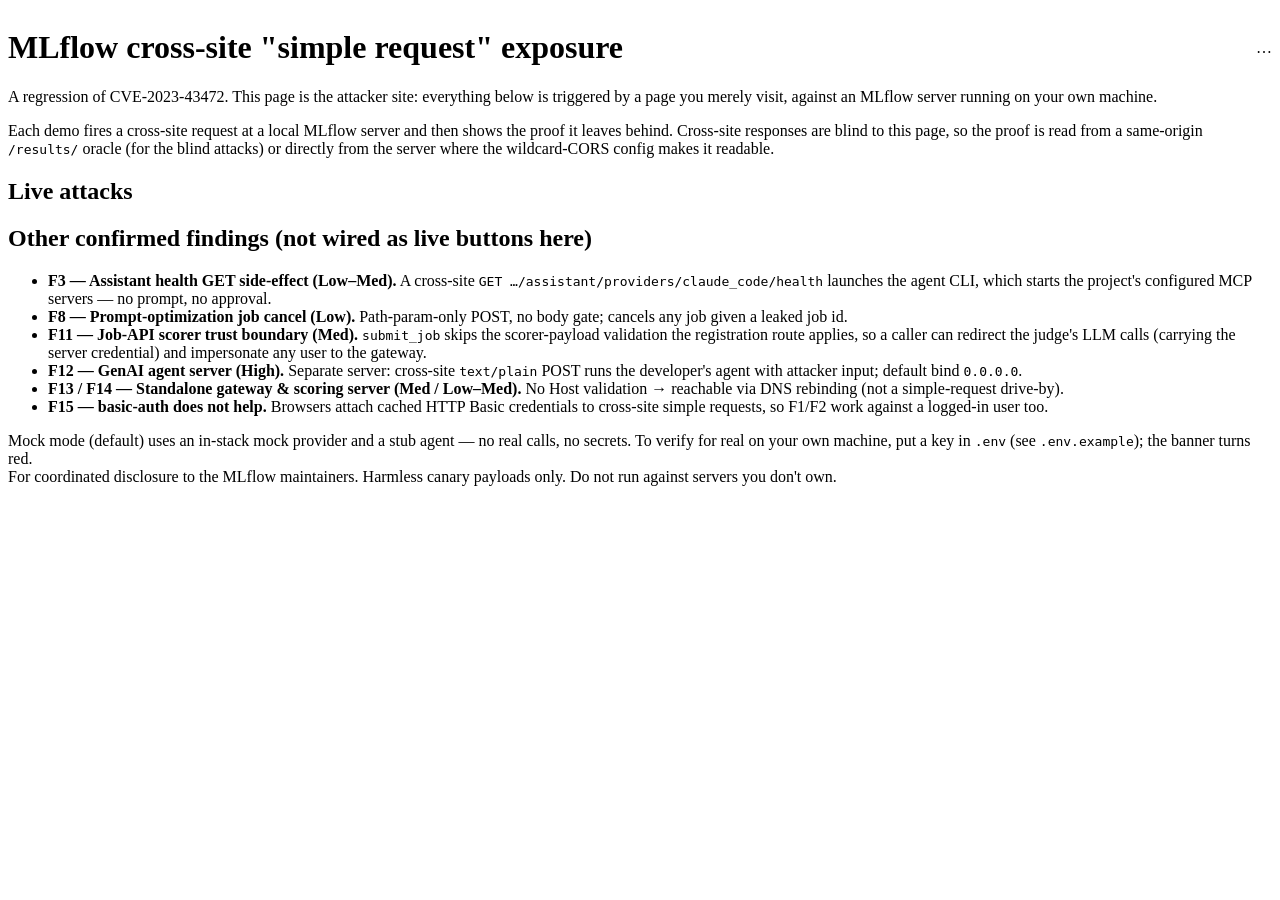
==== mlflow2/index.html @ 77979d6c "mlflow" ====
<!doctype html>
<html lang="en">
<head>
<meta charset="utf-8">
<meta name="viewport" content="width=device-width, initial-scale=1">
<title>MLflow cross-site exposure — live PoC</title>
<link rel="stylesheet" href="/assets/style.css">
</head>
<body>
<header>
  <div class="wrap">
    <div style="display:flex;justify-content:space-between;align-items:center;gap:12px;flex-wrap:wrap">
      <h1>MLflow cross-site "simple request" exposure</h1>
      <span class="mode mock" id="mode">…</span>
    </div>
    <div class="sub">A regression of CVE-2023-43472. This page is the <span class="evil">attacker site</span>:
    everything below is triggered by a page you merely visit, against an MLflow server running on your own machine.</div>
  </div>
</header>

<div class="wrap">
  <div class="note" id="originNote"></div>

  <p>Each demo fires a cross-site request at a local MLflow server and then shows the proof it leaves behind.
  Cross-site responses are blind to this page, so the proof is read from a same-origin <code>/results/</code> oracle
  (for the blind attacks) or directly from the server where the wildcard-CORS config makes it readable.</p>

  <h2>Live attacks</h2>
  <div id="demos"></div>

  <h2>Other confirmed findings (not wired as live buttons here)</h2>
  <ul class="explained">
    <li><b>F3 — Assistant health GET side-effect (Low–Med).</b> A cross-site <code>GET …/assistant/providers/claude_code/health</code> launches the agent CLI, which starts the project's configured MCP servers — no prompt, no approval.</li>
    <li><b>F8 — Prompt-optimization job cancel (Low).</b> Path-param-only POST, no body gate; cancels any job given a leaked job id.</li>
    <li><b>F11 — Job-API scorer trust boundary (Med).</b> <code>submit_job</code> skips the scorer-payload validation the registration route applies, so a caller can redirect the judge's LLM calls (carrying the server credential) and impersonate any user to the gateway.</li>
    <li><b>F12 — GenAI agent server (High).</b> Separate server: cross-site <code>text/plain</code> POST runs the developer's agent with attacker input; default bind <code>0.0.0.0</code>.</li>
    <li><b>F13 / F14 — Standalone gateway & scoring server (Med / Low–Med).</b> No Host validation → reachable via DNS rebinding (not a simple-request drive-by).</li>
    <li><b>F15 — basic-auth does not help.</b> Browsers attach cached HTTP Basic credentials to cross-site simple requests, so F1/F2 work against a logged-in user too.</li>
  </ul>

  <div class="note">Mock mode (default) uses an in-stack mock provider and a stub agent — no real calls, no secrets.
  To verify for real on your own machine, put a key in <code>.env</code> (see <code>.env.example</code>); the banner turns red.</div>
</div>

<footer>
  <div class="wrap">For coordinated disclosure to the MLflow maintainers. Harmless canary payloads only. Do not run against servers you don't own.</div>
</footer>

<script src="/assets/app.js?v=3"></script>
<script>
  renderDemos(document.getElementById("demos"));
  renderModeBanner(document.getElementById("mode"));
  document.getElementById("originNote").innerHTML =
    "This page's origin is <code>" + location.origin + "</code>; the target servers are <code>http://127.0.0.1:8001</code> (default config) and <code>http://127.0.0.1:8002</code> (wildcard CORS). " +
    "For a genuine cross-<i>site</i> origin, browse this page via <code>http://lvh.me:8080</code>.";
</script>
</body>
</html>
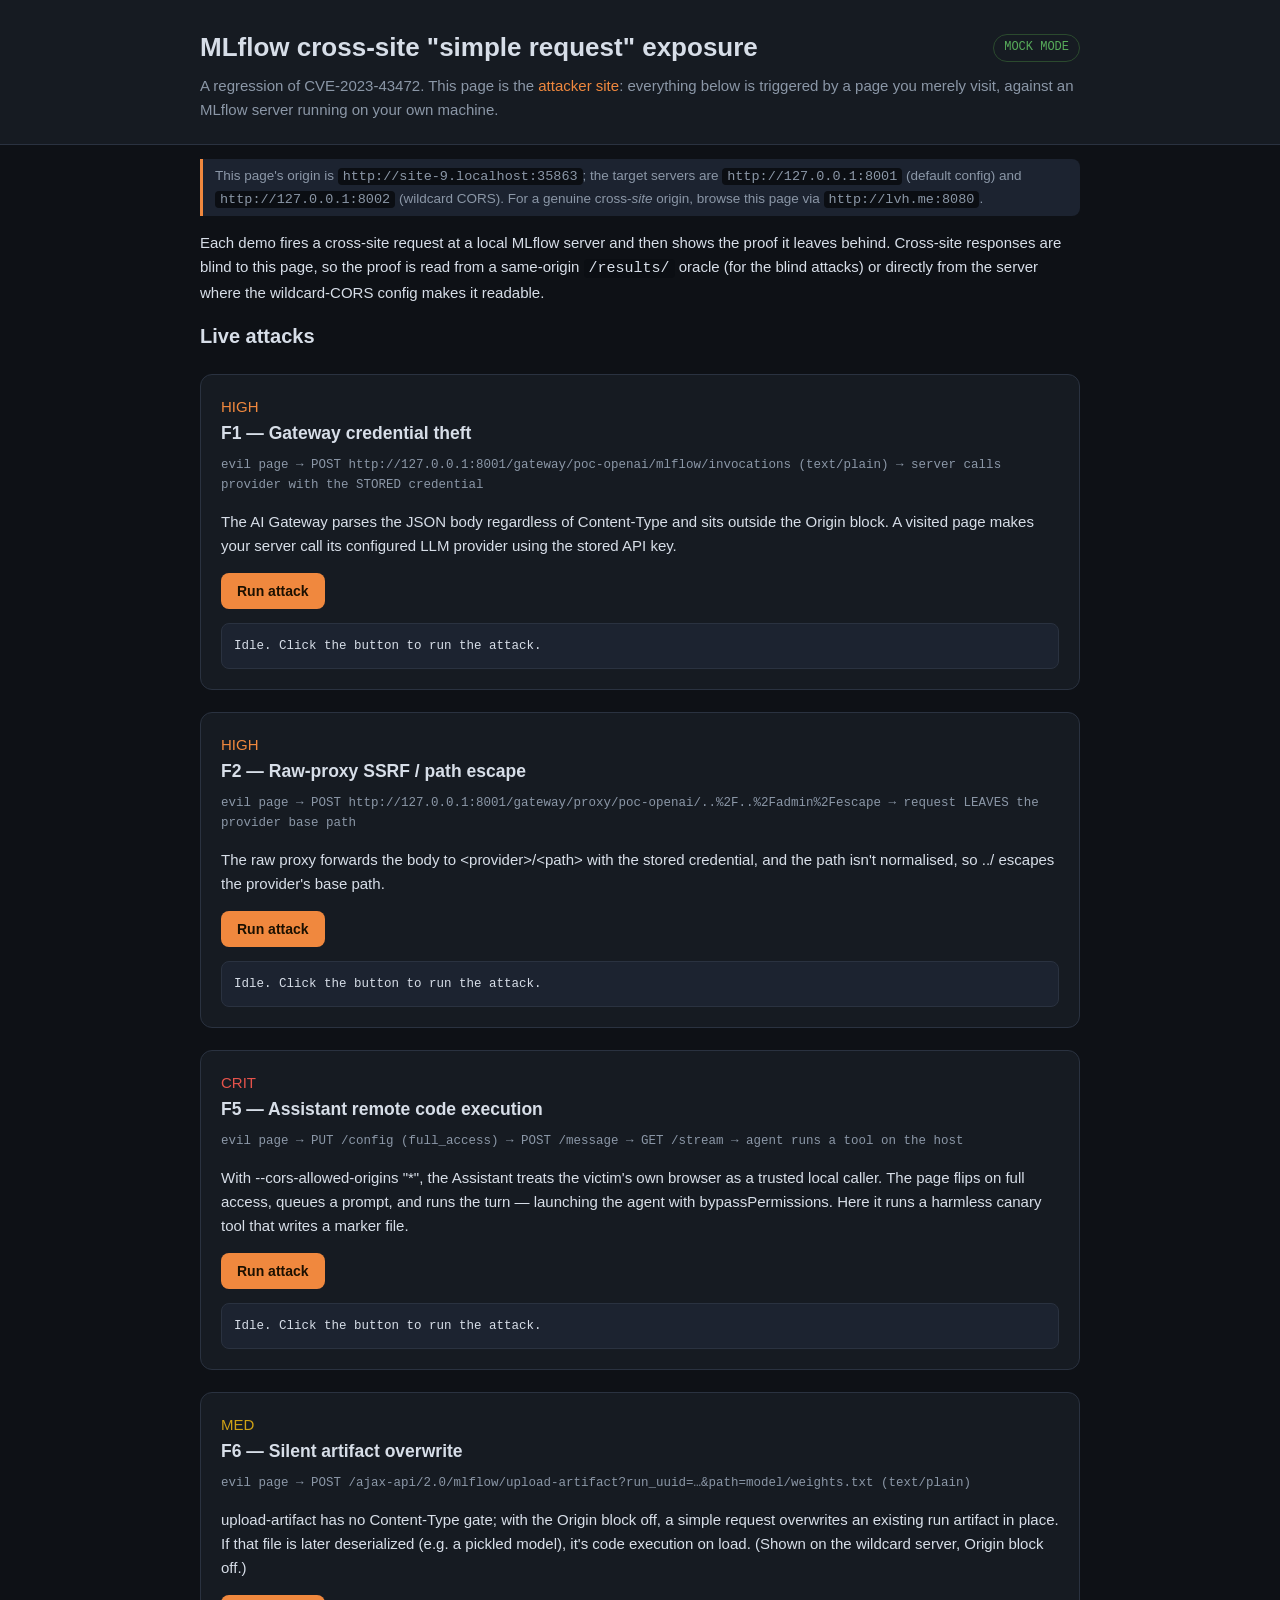
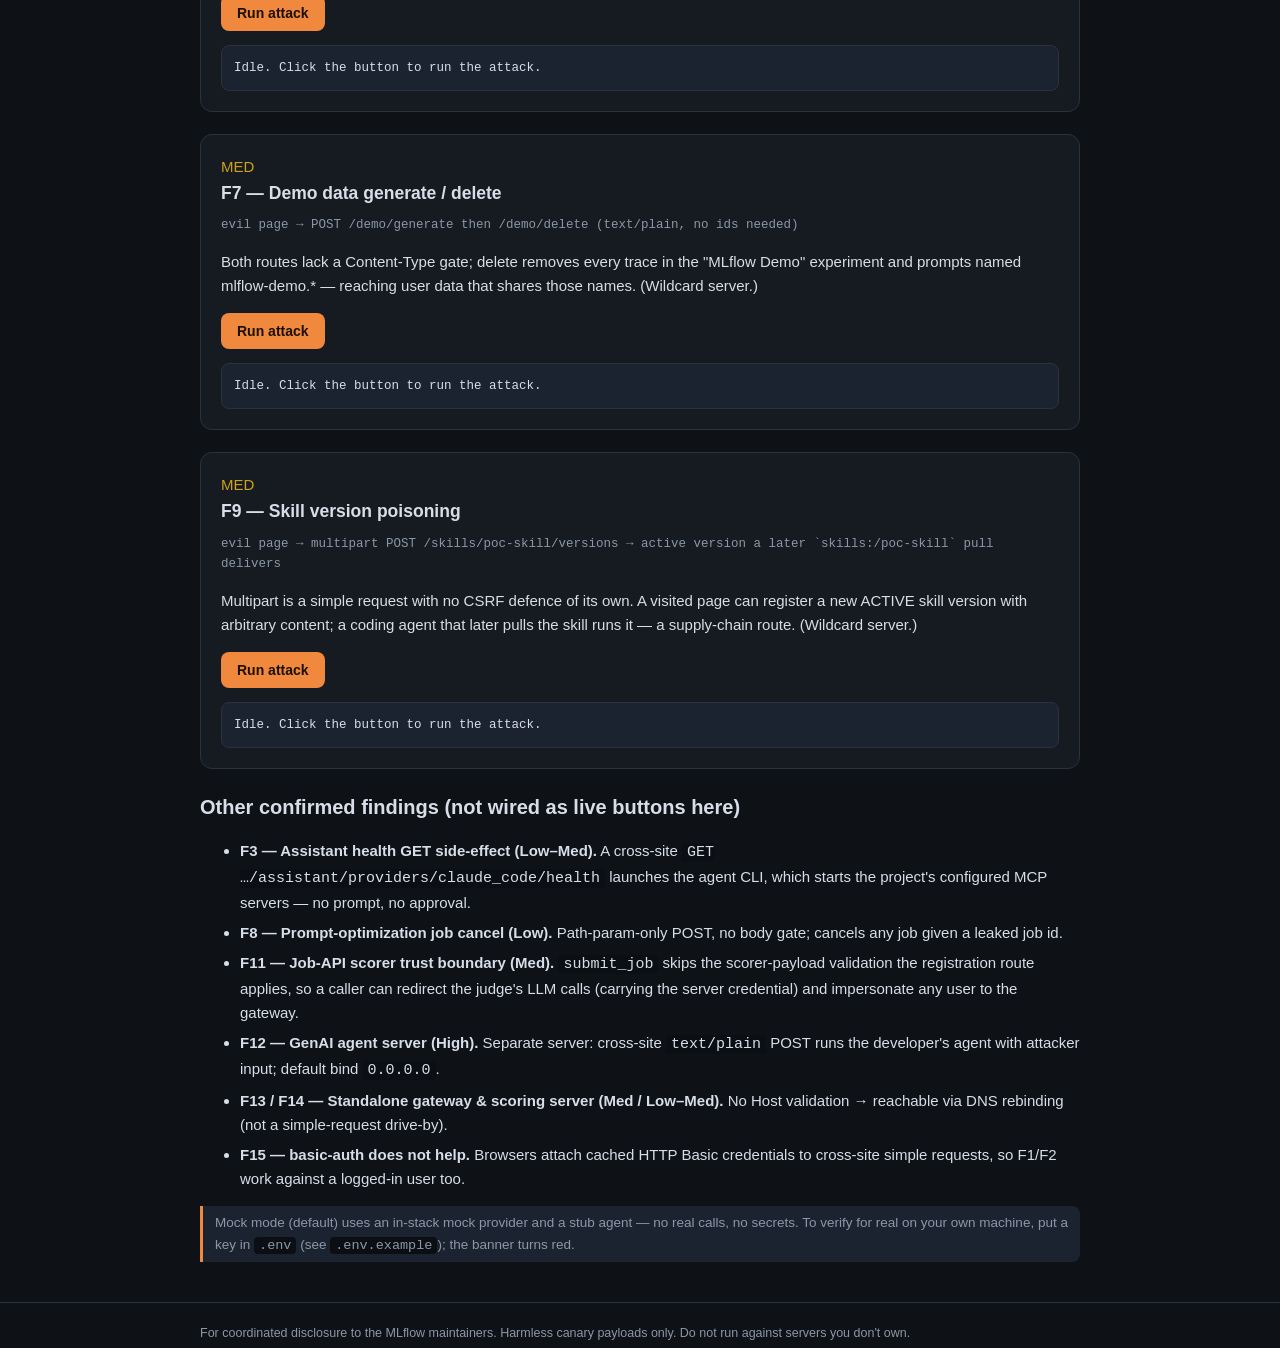
==== commit 422f6310: "fix relative path" ====
--- a/mlflow2/index.html
+++ b/mlflow2/index.html
@@ -4,7 +4,7 @@
 <meta charset="utf-8">
 <meta name="viewport" content="width=device-width, initial-scale=1">
 <title>MLflow cross-site exposure — live PoC</title>
-<link rel="stylesheet" href="/assets/style.css">
+<link rel="stylesheet" href="assets/style.css">
 </head>
 <body>
 <header>
@@ -46,7 +46,7 @@
   <div class="wrap">For coordinated disclosure to the MLflow maintainers. Harmless canary payloads only. Do not run against servers you don't own.</div>
 </footer>
 
-<script src="/assets/app.js?v=3"></script>
+<script src="assets/app.js?v=3"></script>
 <script>
   renderDemos(document.getElementById("demos"));
   renderModeBanner(document.getElementById("mode"));
--- a/mlflow2/assets/style.css
+++ b/mlflow2/assets/style.css
@@ -0,0 +1,39 @@
+:root{
+  --bg:#0e1116; --panel:#161b22; --panel2:#1c2330; --border:#2a3240;
+  --text:#d7dee8; --muted:#8b97a7; --accent:#f0883e; --accent2:#539bf5;
+  --ok:#57ab5a; --bad:#e5534b; --mono:ui-monospace,SFMono-Regular,Menlo,Consolas,monospace;
+}
+*{box-sizing:border-box}
+body{margin:0;background:var(--bg);color:var(--text);
+  font:15px/1.6 -apple-system,BlinkMacSystemFont,"Segoe UI",Roboto,Helvetica,Arial,sans-serif}
+a{color:var(--accent2);text-decoration:none}a:hover{text-decoration:underline}
+header{border-bottom:1px solid var(--border);padding:22px 0;background:var(--panel)}
+.wrap{max-width:920px;margin:0 auto;padding:0 20px}
+h1{margin:.2em 0;font-size:26px}h2{font-size:20px;margin-top:0}
+.sub{color:var(--muted)}
+.evil{color:var(--accent)}
+.mode{display:inline-block;padding:3px 10px;border-radius:999px;font-size:12px;
+  font-family:var(--mono);border:1px solid var(--border)}
+.mode.mock{color:var(--ok);border-color:#2b4a2e}
+.mode.real{color:var(--bad);border-color:#5a2b28}
+.cards{display:grid;grid-template-columns:repeat(auto-fill,minmax(260px,1fr));gap:14px;margin:20px 0}
+.card{background:var(--panel);border:1px solid var(--border);border-radius:10px;padding:16px}
+.card .sev{font-size:11px;font-family:var(--mono);float:right}
+.sev.crit{color:var(--bad)}.sev.high{color:var(--accent)}.sev.med{color:#d0a215}.sev.low{color:var(--muted)}
+.demo{background:var(--panel);border:1px solid var(--border);border-radius:12px;
+  padding:20px;margin:22px 0}
+.demo h3{margin:0 0 4px}
+.flow{font-family:var(--mono);font-size:12.5px;color:var(--muted);margin:8px 0 14px}
+button{background:var(--accent);color:#1b1000;border:0;border-radius:8px;
+  padding:10px 16px;font-weight:600;cursor:pointer;font-size:14px}
+button:hover{filter:brightness(1.07)}button:disabled{opacity:.5;cursor:default}
+.panel{background:var(--panel2);border:1px solid var(--border);border-radius:8px;
+  padding:12px;margin-top:14px;font-family:var(--mono);font-size:12.5px;
+  white-space:pre-wrap;word-break:break-word;max-height:300px;overflow:auto}
+.ok{color:var(--ok)}.bad{color:var(--bad)}.tag{color:var(--accent)}
+.note{border-left:3px solid var(--accent);padding:6px 12px;color:var(--muted);
+  background:var(--panel2);border-radius:0 8px 8px 0;margin:14px 0;font-size:13.5px}
+code{font-family:var(--mono);background:#0b0e13;padding:1px 5px;border-radius:4px}
+footer{color:var(--muted);font-size:12.5px;border-top:1px solid var(--border);
+  margin-top:40px;padding:20px 0}
+.explained li{margin:6px 0}
